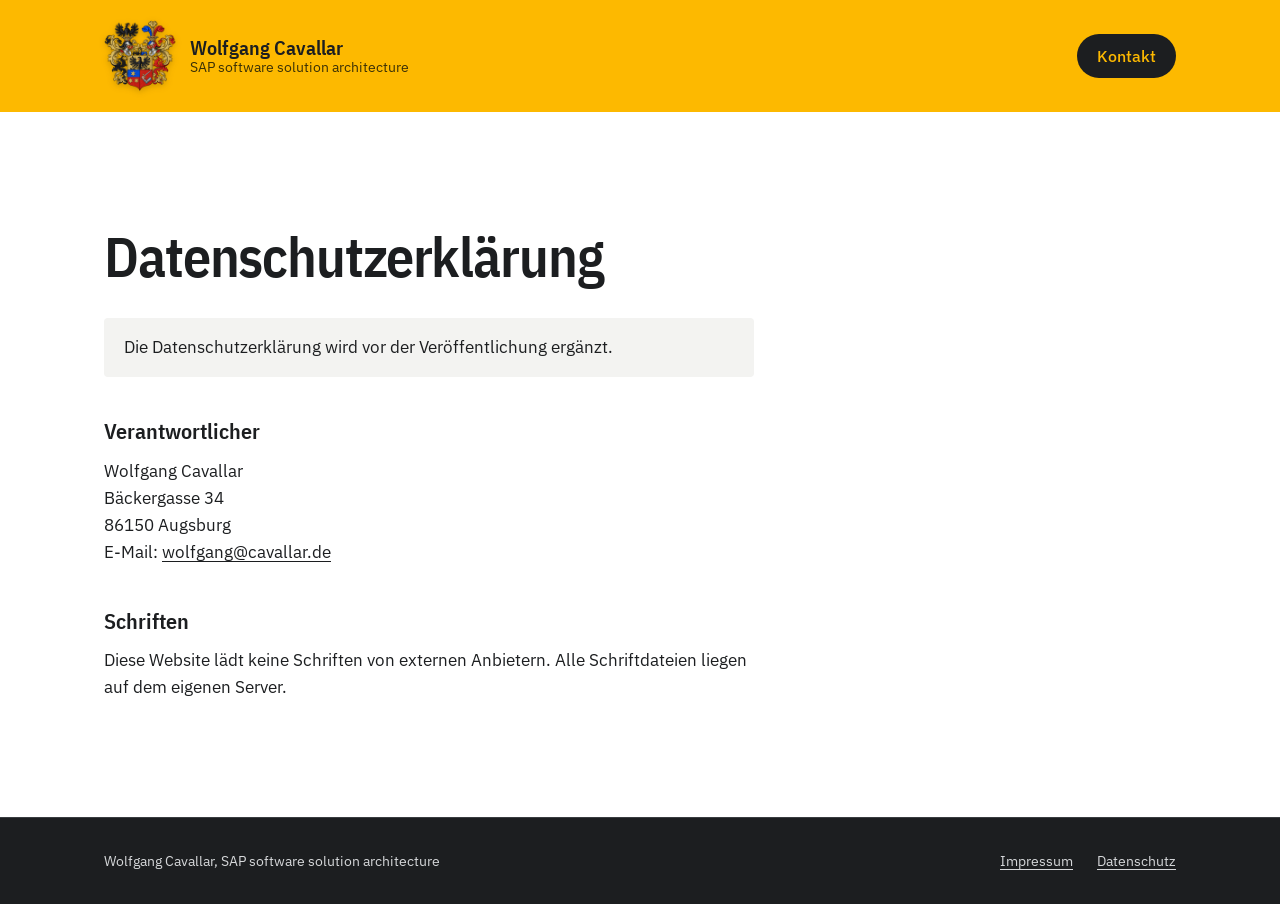
==== datenschutz.html @ a06b6758 "Add one-pager for Wolfgang Cavallar SAP solution architecture Static one-page site with yellow hero " ====
<!doctype html>
<html lang="de">
<head>
  <meta charset="utf-8">
  <meta name="viewport" content="width=device-width, initial-scale=1">
  <title>Datenschutz – Wolfgang Cavallar</title>
  <meta name="robots" content="noindex">
  <link rel="icon" type="image/png" href="assets/img/favicon-64.png">
  <link rel="stylesheet" href="assets/styles.css">
</head>
<body>
  <header class="legal-head">
    <div class="wrap bar">
      <a class="brand" href="index.html" aria-label="Zur Startseite">
        <img src="assets/img/wappen-160.png" width="80" height="80" alt="Familienwappen Cavallar">
        <span class="brand-text">
          <span class="brand-name">Wolfgang Cavallar</span>
          <span class="brand-sub">SAP software solution architecture</span>
        </span>
      </a>
      <nav class="nav" aria-label="Hauptnavigation"><a class="btn btn-dark" href="index.html#kontakt">Kontakt</a></nav>
    </div>
  </header>
  <main class="legal">
    <div class="wrap">
      <h1>Datenschutzerklärung</h1>
      <!-- TODO: vollständige Datenschutzerklärung einsetzen (Hoster, Server-Logs, Kontaktaufnahme) -->
      <p class="note">Die Datenschutzerklärung wird vor der Veröffentlichung ergänzt.</p>
      <h2>Verantwortlicher</h2>
      <p>Wolfgang Cavallar<br>Bäckergasse 34<br>86150 Augsburg<br>E-Mail: <a href="mailto:wolfgang@cavallar.de">wolfgang@cavallar.de</a></p>
      <h2>Schriften</h2>
      <p>Diese Website lädt keine Schriften von externen Anbietern. Alle Schriftdateien liegen auf dem eigenen Server.</p>
    </div>
  </main>
  <footer class="footer">
    <div class="wrap footer-grid">
      <p>Wolfgang Cavallar, SAP software solution architecture</p>
      <nav aria-label="Rechtliches"><a href="impressum.html">Impressum</a><a href="datenschutz.html">Datenschutz</a></nav>
    </div>
  </footer>
</body>
</html>
---- assets/styles.css ----
@font-face { font-family: "Plex Sans"; src: url("fonts/ibm-plex-sans-latin-400-normal.woff2") format("woff2"); font-weight: 400; font-display: swap; }
@font-face { font-family: "Plex Sans"; src: url("fonts/ibm-plex-sans-latin-500-normal.woff2") format("woff2"); font-weight: 500; font-display: swap; }
@font-face { font-family: "Plex Sans"; src: url("fonts/ibm-plex-sans-latin-600-normal.woff2") format("woff2"); font-weight: 600; font-display: swap; }
@font-face { font-family: "Plex Condensed"; src: url("fonts/ibm-plex-sans-condensed-latin-500-normal.woff2") format("woff2"); font-weight: 500; font-display: swap; }
@font-face { font-family: "Plex Condensed"; src: url("fonts/ibm-plex-sans-condensed-latin-600-normal.woff2") format("woff2"); font-weight: 600; font-display: swap; }

:root {
  /* Gelb aus der bisherigen Seite, Grau ebenfalls von dort abgeleitet */
  --yellow: #FDB900;
  --yellow-deep: #E5A700;
  --ink: #1C1E20;
  --graphite: #2D3034;
  --slate: #585C5F;
  --paper: #F3F3F1;
  --white: #FFFFFF;
  --muted: #5B5F63;
  --rule: #D9DADB;

  --display: "Plex Condensed", "Arial Narrow", sans-serif;
  --text: "Plex Sans", system-ui, sans-serif;

  --wrap: 72rem;
  --gutter: clamp(1rem, 4vw, 2.5rem);
  --section: clamp(4rem, 9vw, 7.5rem);
}

*, *::before, *::after { box-sizing: border-box; }
html { scroll-behavior: smooth; -webkit-text-size-adjust: 100%; }
@media (prefers-reduced-motion: reduce) { html { scroll-behavior: auto; } }

body {
  margin: 0;
  background: var(--white);
  color: var(--ink);
  font: 400 1.0625rem/1.6 var(--text);
  text-rendering: optimizeLegibility;
}

img { display: block; max-width: 100%; height: auto; }
h1, h2, h3, p, ul, dl, dd, figure { margin: 0; }
ul { padding: 0; list-style: none; }

::selection { background: var(--yellow); color: var(--ink); }
a { color: inherit; text-underline-offset: 0.2em; text-decoration-thickness: 1px; }
:focus-visible { outline: 3px solid var(--ink); outline-offset: 3px; border-radius: 2px; }
.contact :focus-visible, .footer :focus-visible, .span :focus-visible { outline-color: var(--yellow); }

.wrap { max-width: var(--wrap); margin: 0 auto; padding: 0 var(--gutter); }

.skip { position: absolute; left: -999px; top: 0; background: var(--ink); color: var(--white); padding: 0.75rem 1rem; z-index: 10; }
.skip:focus { left: 1rem; top: 1rem; }

/* Buttons */
.btn {
  display: inline-flex; align-items: center; justify-content: center;
  min-height: 2.75rem; padding: 0.5rem 1.25rem;
  font: 500 1rem/1 var(--text); text-decoration: none;
  border-radius: 999px; transition: background-color .2s ease, color .2s ease;
}
.btn-dark { background: var(--ink); color: var(--yellow); }
.btn-dark:hover { background: var(--graphite); color: var(--white); }
.btn-lg { min-height: 3.25rem; padding: 0.75rem 1.75rem; font-size: 1.0625rem; }

/* Hero */
.hero { background: var(--yellow); color: var(--ink); }
.bar {
  display: flex; align-items: center; justify-content: space-between; gap: 1rem;
  padding-top: 1.25rem; padding-bottom: 1.25rem;
}
.brand { display: flex; align-items: center; gap: 0.875rem; text-decoration: none; }
.brand img { width: 4.5rem; height: 4.5rem; filter: drop-shadow(0 2px 3px rgba(60, 40, 0, .25)); }
.brand-text { display: flex; flex-direction: column; line-height: 1.2; }
.brand-name { font: 600 1.25rem/1.15 var(--display); }
.brand-sub { font-size: 0.875rem; color: #3B3106; }
.nav { display: flex; align-items: center; gap: 1.75rem; }
.nav a:not(.btn) { text-decoration: none; font-weight: 500; }
.nav a:not(.btn):hover { text-decoration: underline; }

.hero-body {
  display: grid; grid-template-columns: minmax(0, 1fr) auto; align-items: end;
  gap: clamp(2rem, 6vw, 5rem);
  padding-top: clamp(2.5rem, 7vw, 5.5rem); padding-bottom: clamp(3rem, 7vw, 5.5rem);
}
.hero h1 {
  font: 600 clamp(2.75rem, 7.4vw, 5.75rem)/0.98 var(--display);
  letter-spacing: -0.025em; max-width: 15ch; text-wrap: balance;
}
.lead { margin-top: 1.75rem; max-width: 36rem; font-size: clamp(1.0625rem, 1.4vw, 1.1875rem); line-height: 1.6; color: #2A2305; }
.hero-actions { display: flex; flex-wrap: wrap; align-items: center; gap: 1.25rem 1.75rem; margin-top: 2.25rem; }
.hero-phone { font-weight: 500; font-size: 1.0625rem; text-decoration: none; border-bottom: 1px solid currentColor; padding-bottom: 2px; }
.hero-phone:hover { border-bottom-width: 2px; }

.portrait { width: clamp(11rem, 20vw, 14rem); }
.portrait img {
  width: 100%; aspect-ratio: 359 / 512; object-fit: cover;
  border-radius: 4px; box-shadow: 0 18px 40px -18px rgba(60, 40, 0, .55);
}
.portrait figcaption { display: flex; flex-direction: column; margin-top: 0.875rem; font-size: 0.9375rem; line-height: 1.4; }
.portrait strong { font: 600 1.0625rem/1.3 var(--display); }

/* Einmaliger Auftritt beim Laden */
@media (prefers-reduced-motion: no-preference) {
  .brand img { animation: crest-in .9s cubic-bezier(.16, 1, .3, 1) both; }
  .hero h1 { animation: rise .9s cubic-bezier(.16, 1, .3, 1) .08s both; }
  @keyframes crest-in { from { opacity: 0; transform: scale(.85) rotate(-4deg); } }
  @keyframes rise { from { opacity: 0; transform: translateY(14px); } }
}

/* Zeitspanne R/3 bis S/4HANA */
.span { background: var(--graphite); color: var(--white); padding: clamp(3rem, 6vw, 4.5rem) 0; }
.span-title { font: 600 clamp(1.75rem, 3.6vw, 2.5rem)/1.1 var(--display); letter-spacing: -0.015em; }
.rail { display: flex; align-items: center; gap: 1rem; margin-top: 2rem; }
.rail-end { font: 600 clamp(1.125rem, 2.2vw, 1.5rem)/1 var(--display); color: var(--yellow); white-space: nowrap; }
.rail-line { flex: 1; height: 3px; background: linear-gradient(90deg, var(--yellow) 0 100%); position: relative; }
.rail-line::before, .rail-line::after {
  content: ""; position: absolute; top: 50%; width: 11px; height: 11px; border-radius: 50%;
  background: var(--yellow); transform: translateY(-50%);
}
.rail-line::before { left: 0; }
.rail-line::after { right: 0; }
.span-text { margin-top: 1.5rem; max-width: 40rem; color: #D6D8DA; font-size: 1.0625rem; }

/* Abschnitte */
.section { padding: var(--section) 0; }
.section-light { background: var(--paper); }
.section-title { font: 600 clamp(2rem, 4.4vw, 3.25rem)/1.05 var(--display); letter-spacing: -0.02em; }
.section-intro { margin-top: 0.5rem; color: var(--muted); }

.modules { display: grid; grid-template-columns: repeat(5, minmax(0, 1fr)); gap: clamp(0.375rem, 1.2vw, 0.75rem); margin-top: 2.5rem; }
.modules span {
  font: 600 clamp(1.75rem, 3.8vw, 2.75rem)/1 var(--display);
  padding: 0.55em 0.2em 0.5em;
  background: var(--yellow); color: var(--ink); border-radius: 4px; text-align: center;
  cursor: help;
}

.rows { margin-top: 3rem; border-top: 1px solid var(--rule); }
.row {
  display: grid; grid-template-columns: minmax(10rem, 1fr) 2fr; gap: 1rem 2rem;
  padding: 1.75rem 0; border-bottom: 1px solid var(--rule);
}
.row h3 { font: 600 1.375rem/1.3 var(--display); }
.row li { max-width: 60ch; padding-left: 1.25rem; position: relative; }
.row li + li { margin-top: 0.5rem; }
.row li::before {
  content: ""; position: absolute; left: 0; top: 0.68em;
  width: 7px; height: 7px; background: var(--yellow-deep); border-radius: 1px;
}

.feature-client {
  display: flex; flex-wrap: wrap; align-items: baseline; justify-content: space-between; gap: 0.5rem 2rem;
  margin-top: 2.5rem; padding: 1.75rem 0; border-top: 3px solid var(--ink); border-bottom: 1px solid var(--rule);
}
.fc-name { font: 600 clamp(1.5rem, 3.2vw, 2.25rem)/1.15 var(--display); }
.fc-note { color: var(--muted); font-weight: 500; }

.clients { display: grid; grid-template-columns: repeat(2, minmax(0, 1fr)); column-gap: 2.5rem; }
.clients li {
  display: flex; justify-content: space-between; align-items: baseline; gap: 1rem;
  padding: 1.125rem 0; border-bottom: 1px solid var(--rule);
}
.clients span { font: 500 1.25rem/1.3 var(--display); }
.clients small { font-size: 0.9375rem; color: var(--muted); text-align: right; }
.clients-more { margin-top: 1.5rem; color: var(--muted); }

/* Kontakt */
.contact { background: var(--ink); color: var(--white); padding: var(--section) 0; }
.contact-grid { display: grid; grid-template-columns: 1.1fr 1fr; gap: 3rem; align-items: start; }
.contact h2 { font: 600 clamp(2.25rem, 5vw, 3.75rem)/1.02 var(--display); letter-spacing: -0.02em; color: var(--yellow); max-width: 12ch; }
.contact-text { margin-top: 1.25rem; max-width: 30rem; color: #C9CCCF; }
.contact-list div { padding: 1rem 0; border-bottom: 1px solid #3A3D41; }
.contact-list div:first-child { border-top: 1px solid #3A3D41; }
.contact-list dt { font-size: 0.875rem; color: #A9ADB1; }
.contact-list dd { font: 500 1.25rem/1.4 var(--display); margin-top: 0.125rem; }
.contact-list a { text-decoration: none; background-image: linear-gradient(var(--yellow), var(--yellow)); background-size: 0 2px; background-position: 0 100%; background-repeat: no-repeat; transition: background-size .25s ease; }
.contact-list a:hover { background-size: 100% 2px; }

/* Footer */
.footer { background: var(--ink); color: #A9ADB1; border-top: 1px solid #3A3D41; padding: 2rem 0; font-size: 0.875rem; }
.footer-grid { display: flex; flex-wrap: wrap; justify-content: space-between; gap: 1rem 2rem; }
.footer p { color: #D6D8DA; }
.footer p span { color: #A9ADB1; }
.footer nav { display: flex; gap: 1.5rem; }
.footer a { color: #D6D8DA; }
.footer a:hover { color: var(--yellow); }

/* Rechtstexte */
.legal-head { background: var(--yellow); }
.legal { padding: var(--section) 0; }
.legal h1 { font: 600 clamp(2.25rem, 5vw, 3.5rem)/1.05 var(--display); letter-spacing: -0.02em; }
.legal h2 { font: 600 1.375rem/1.3 var(--display); margin-top: 2.5rem; }
.legal p { margin-top: 0.75rem; max-width: 65ch; }
.legal .note { margin-top: 2rem; padding: 1rem 1.25rem; background: var(--paper); border-radius: 4px; }

/* Tablet und Handy */
@media (max-width: 60rem) {
  .nav a:not(.btn) { display: none; }
  .row { grid-template-columns: 1fr; gap: 0.75rem; }
  .contact-grid { grid-template-columns: 1fr; }
}
@media (max-width: 44rem) {
  .brand img { width: 3.5rem; height: 3.5rem; }
  .brand-sub { display: none; }
  .hero-body { grid-template-columns: 1fr; }
  .portrait { display: grid; grid-template-columns: 6.5rem 1fr; gap: 1rem; align-items: end; width: 100%; }
  .portrait figcaption { margin-top: 0; }
  .clients { grid-template-columns: 1fr; }
  .modules span { font-size: 1.5rem; }
}
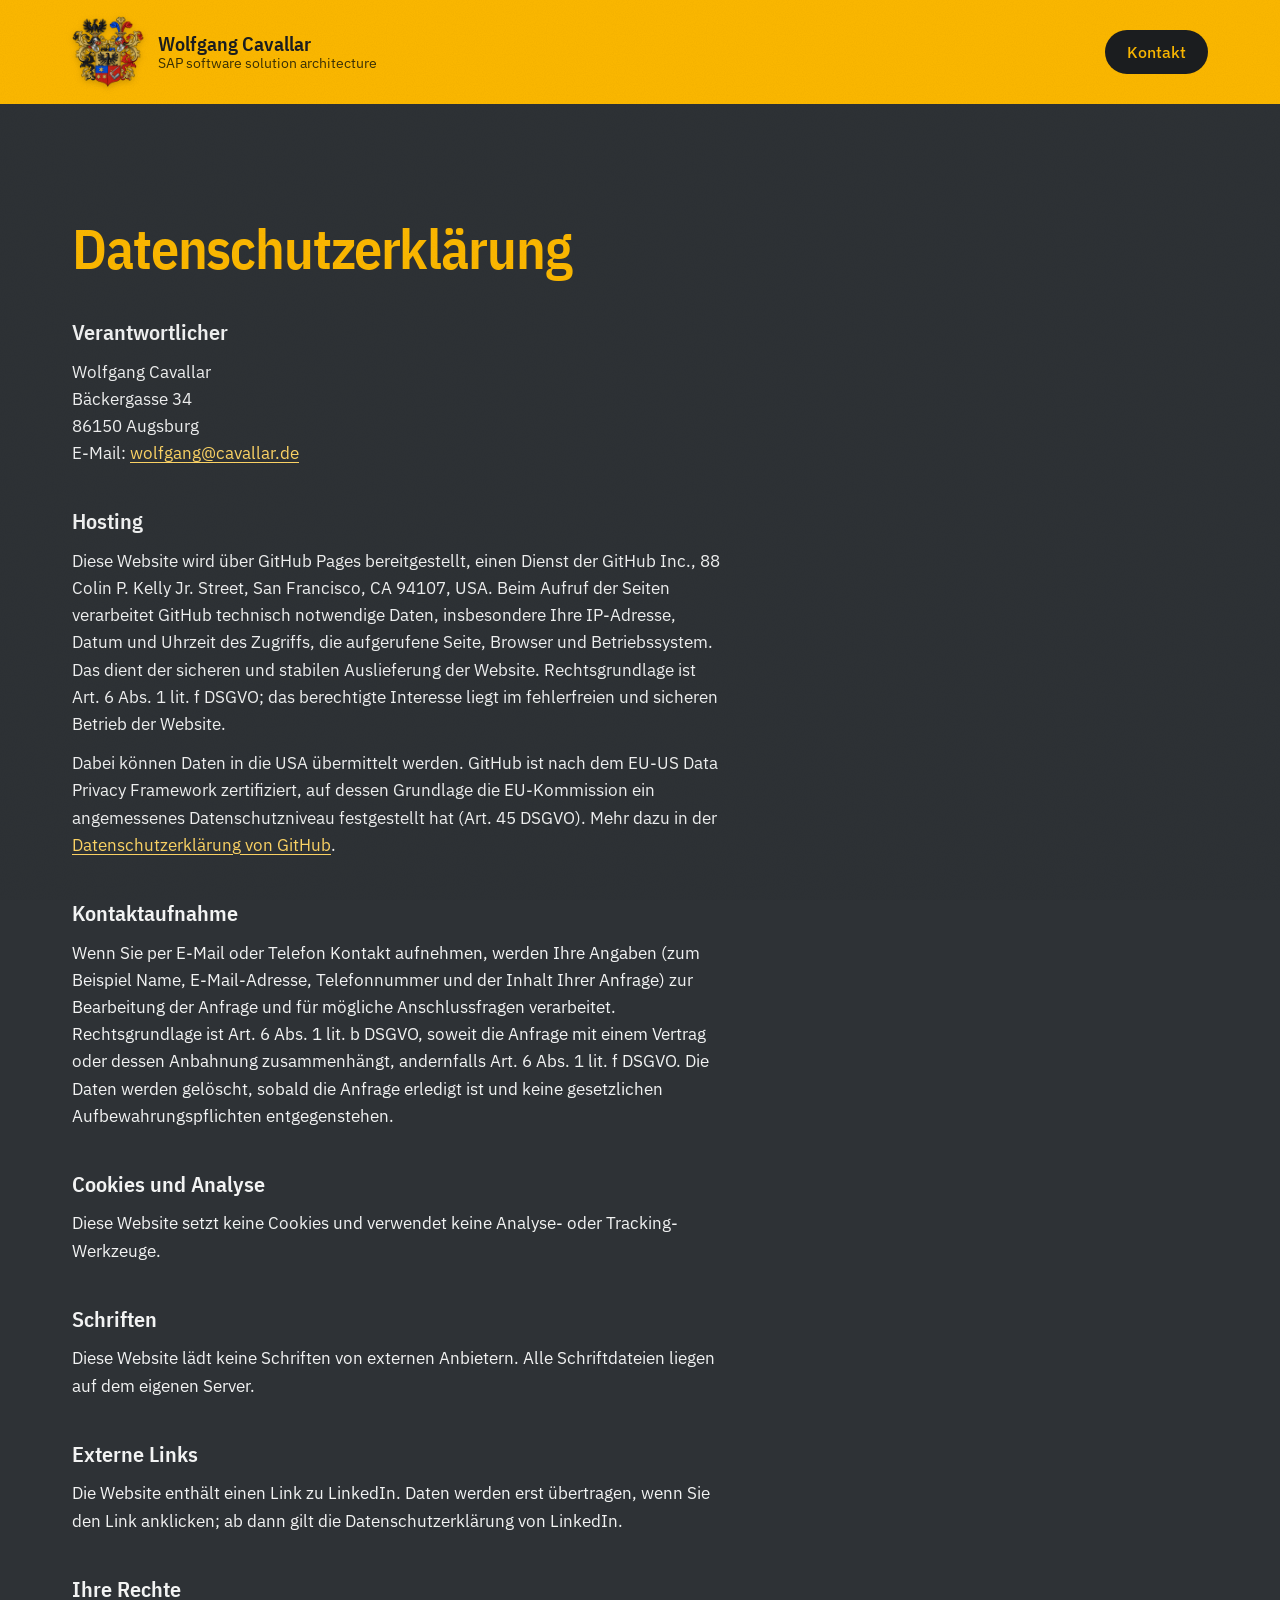
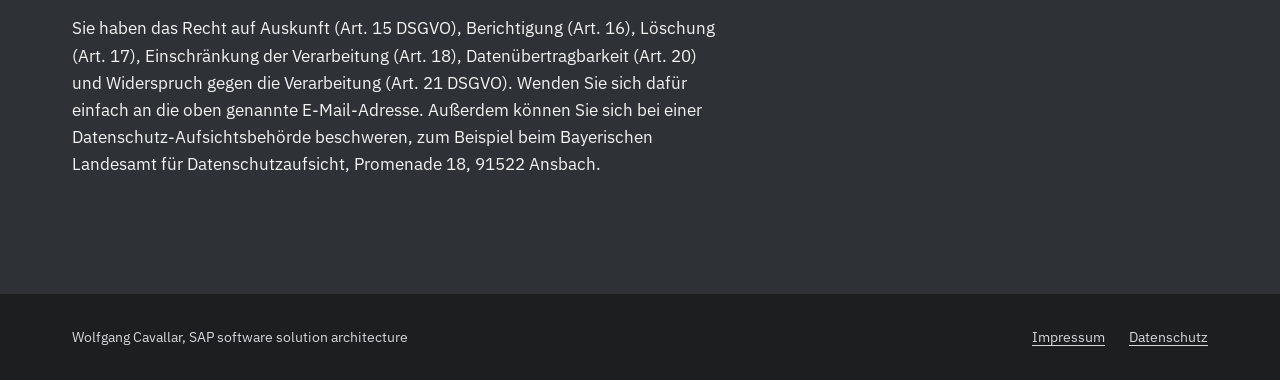
==== commit b80e0e02: "Add SEO basics, sitemap, robots.txt and full privacy policy Canonical, Open Graph, JSON-LD, shorter " ====
--- a/datenschutz.html
+++ b/datenschutz.html
@@ -11,25 +11,34 @@
 <body>
   <header class="legal-head">
     <div class="wrap bar">
-      <a class="brand" href="index.html" aria-label="Zur Startseite">
+      <a class="brand" href="/" aria-label="Zur Startseite">
         <img src="assets/img/wappen-160.png" width="80" height="80" alt="Familienwappen Cavallar">
         <span class="brand-text">
           <span class="brand-name">Wolfgang Cavallar</span>
           <span class="brand-sub">SAP software solution architecture</span>
         </span>
       </a>
-      <nav class="nav" aria-label="Hauptnavigation"><a class="btn btn-dark" href="index.html#kontakt">Kontakt</a></nav>
+      <nav class="nav" aria-label="Hauptnavigation"><a class="btn btn-dark" href="/#kontakt">Kontakt</a></nav>
     </div>
   </header>
   <main class="legal">
     <div class="wrap">
       <h1>Datenschutzerklärung</h1>
-      <!-- TODO: vollständige Datenschutzerklärung einsetzen (Hoster, Server-Logs, Kontaktaufnahme) -->
-      <p class="note">Die Datenschutzerklärung wird vor der Veröffentlichung ergänzt.</p>
       <h2>Verantwortlicher</h2>
       <p>Wolfgang Cavallar<br>Bäckergasse 34<br>86150 Augsburg<br>E-Mail: <a href="mailto:wolfgang@cavallar.de">wolfgang@cavallar.de</a></p>
+      <h2>Hosting</h2>
+      <p>Diese Website wird über GitHub Pages bereitgestellt, einen Dienst der GitHub Inc., 88 Colin P. Kelly Jr. Street, San Francisco, CA 94107, USA. Beim Aufruf der Seiten verarbeitet GitHub technisch notwendige Daten, insbesondere Ihre IP-Adresse, Datum und Uhrzeit des Zugriffs, die aufgerufene Seite, Browser und Betriebssystem. Das dient der sicheren und stabilen Auslieferung der Website. Rechtsgrundlage ist Art. 6 Abs. 1 lit. f DSGVO; das berechtigte Interesse liegt im fehlerfreien und sicheren Betrieb der Website.</p>
+      <p>Dabei können Daten in die USA übermittelt werden. GitHub ist nach dem EU-US Data Privacy Framework zertifiziert, auf dessen Grundlage die EU-Kommission ein angemessenes Datenschutzniveau festgestellt hat (Art. 45 DSGVO). Mehr dazu in der <a href="https://docs.github.com/de/site-policy/privacy-policies/github-general-privacy-statement" rel="noopener" target="_blank">Datenschutzerklärung von GitHub</a>.</p>
+      <h2>Kontaktaufnahme</h2>
+      <p>Wenn Sie per E-Mail oder Telefon Kontakt aufnehmen, werden Ihre Angaben (zum Beispiel Name, E-Mail-Adresse, Telefonnummer und der Inhalt Ihrer Anfrage) zur Bearbeitung der Anfrage und für mögliche Anschlussfragen verarbeitet. Rechtsgrundlage ist Art. 6 Abs. 1 lit. b DSGVO, soweit die Anfrage mit einem Vertrag oder dessen Anbahnung zusammenhängt, andernfalls Art. 6 Abs. 1 lit. f DSGVO. Die Daten werden gelöscht, sobald die Anfrage erledigt ist und keine gesetzlichen Aufbewahrungspflichten entgegenstehen.</p>
+      <h2>Cookies und Analyse</h2>
+      <p>Diese Website setzt keine Cookies und verwendet keine Analyse- oder Tracking-Werkzeuge.</p>
       <h2>Schriften</h2>
       <p>Diese Website lädt keine Schriften von externen Anbietern. Alle Schriftdateien liegen auf dem eigenen Server.</p>
+      <h2>Externe Links</h2>
+      <p>Die Website enthält einen Link zu LinkedIn. Daten werden erst übertragen, wenn Sie den Link anklicken; ab dann gilt die Datenschutzerklärung von LinkedIn.</p>
+      <h2>Ihre Rechte</h2>
+      <p>Sie haben das Recht auf Auskunft (Art. 15 DSGVO), Berichtigung (Art. 16), Löschung (Art. 17), Einschränkung der Verarbeitung (Art. 18), Datenübertragbarkeit (Art. 20) und Widerspruch gegen die Verarbeitung (Art. 21 DSGVO). Wenden Sie sich dafür einfach an die oben genannte E-Mail-Adresse. Außerdem können Sie sich bei einer Datenschutz-Aufsichtsbehörde beschweren, zum Beispiel beim Bayerischen Landesamt für Datenschutzaufsicht, Promenade 18, 91522 Ansbach.</p>
     </div>
   </main>
   <footer class="footer">
--- a/assets/styles.css
+++ b/assets/styles.css
@@ -4,179 +4,269 @@
 @font-face { font-family: "Plex Condensed"; src: url("fonts/ibm-plex-sans-condensed-latin-500-normal.woff2") format("woff2"); font-weight: 500; font-display: swap; }
 @font-face { font-family: "Plex Condensed"; src: url("fonts/ibm-plex-sans-condensed-latin-600-normal.woff2") format("woff2"); font-weight: 600; font-display: swap; }
 
+/*
+  Formregel: Flächen und Bilder haben keine Rundung, nur Buttons sind Pillen.
+  Farben: Gelb und Grau der bisherigen Seite, ein Akzent (Gelb), eine kühle Graufamilie.
+*/
 :root {
-  /* Gelb aus der bisherigen Seite, Grau ebenfalls von dort abgeleitet */
   --yellow: #FDB900;
-  --yellow-deep: #E5A700;
+  --yellow-light: #FFD666;
   --ink: #1C1E20;
-  --graphite: #2D3034;
+  --graphite: #26292D;
+  --graphite-2: #2E3236;
+  --graphite-line: #43474D;
   --slate: #585C5F;
-  --paper: #F3F3F1;
-  --white: #FFFFFF;
-  --muted: #5B5F63;
-  --rule: #D9DADB;
+  --slate-line: rgba(255, 255, 255, .22);
+  --on-dark: #F2F3F3;
+  --on-dark-muted: #B4B8BC;
+  --on-slate-muted: #E3E5E6;
+  --on-yellow-muted: #3B3106;
 
   --display: "Plex Condensed", "Arial Narrow", sans-serif;
   --text: "Plex Sans", system-ui, sans-serif;
 
-  --wrap: 72rem;
+  --ease-out: cubic-bezier(0.23, 1, 0.32, 1);
+
+  --wrap: 76rem;
   --gutter: clamp(1rem, 4vw, 2.5rem);
-  --section: clamp(4rem, 9vw, 7.5rem);
+  --band: clamp(4.5rem, 9vw, 8rem);
 }
 
 *, *::before, *::after { box-sizing: border-box; }
-html { scroll-behavior: smooth; -webkit-text-size-adjust: 100%; }
+html { scroll-behavior: smooth; scroll-padding-top: 7.5rem; -webkit-text-size-adjust: 100%; }
 @media (prefers-reduced-motion: reduce) { html { scroll-behavior: auto; } }
 
 body {
   margin: 0;
-  background: var(--white);
+  background: var(--graphite);
   color: var(--ink);
   font: 400 1.0625rem/1.6 var(--text);
   text-rendering: optimizeLegibility;
 }
 
+/* Feines Korn gegen sterile Flächen */
+body::after {
+  content: ""; position: fixed; inset: 0; z-index: 30; pointer-events: none; opacity: .07;
+  background-image: url("data:image/svg+xml,%3Csvg xmlns='http://www.w3.org/2000/svg' width='160' height='160'%3E%3Cfilter id='n'%3E%3CfeTurbulence type='fractalNoise' baseFrequency='.9' numOctaves='2' stitchTiles='stitch'/%3E%3CfeColorMatrix values='0 0 0 0 0 0 0 0 0 0 0 0 0 0 0 0 0 0 .55 0'/%3E%3C/filter%3E%3Crect width='100%25' height='100%25' filter='url(%23n)'/%3E%3C/svg%3E");
+}
+
 img { display: block; max-width: 100%; height: auto; }
-h1, h2, h3, p, ul, dl, dd, figure { margin: 0; }
-ul { padding: 0; list-style: none; }
+h1, h2, h3, p, ul, ol, dl, dd, figure, blockquote { margin: 0; }
+ul, ol { padding: 0; list-style: none; }
 
 ::selection { background: var(--yellow); color: var(--ink); }
 a { color: inherit; text-underline-offset: 0.2em; text-decoration-thickness: 1px; }
-:focus-visible { outline: 3px solid var(--ink); outline-offset: 3px; border-radius: 2px; }
-.contact :focus-visible, .footer :focus-visible, .span :focus-visible { outline-color: var(--yellow); }
+:focus-visible { outline: 3px solid var(--ink); outline-offset: 3px; }
+.band-graphite :focus-visible, .band-graphite-2 :focus-visible, .band-slate :focus-visible, .footer :focus-visible { outline-color: var(--yellow); }
 
 .wrap { max-width: var(--wrap); margin: 0 auto; padding: 0 var(--gutter); }
 
-.skip { position: absolute; left: -999px; top: 0; background: var(--ink); color: var(--white); padding: 0.75rem 1rem; z-index: 10; }
+.skip { position: absolute; left: -999px; top: 0; background: var(--ink); color: #fff; padding: 0.75rem 1rem; z-index: 40; }
 .skip:focus { left: 1rem; top: 1rem; }
 
 /* Buttons */
 .btn {
   display: inline-flex; align-items: center; justify-content: center;
-  min-height: 2.75rem; padding: 0.5rem 1.25rem;
-  font: 500 1rem/1 var(--text); text-decoration: none;
-  border-radius: 999px; transition: background-color .2s ease, color .2s ease;
-}
+  min-height: 2.75rem; padding: 0.5rem 1.375rem;
+  font: 500 1rem/1 var(--text); text-decoration: none; white-space: nowrap;
+  border-radius: 999px;
+  transition: background-color .2s ease, color .2s ease, transform .16s var(--ease-out);
+}
+.btn:active { transform: scale(.97); }
 .btn-dark { background: var(--ink); color: var(--yellow); }
-.btn-dark:hover { background: var(--graphite); color: var(--white); }
-.btn-lg { min-height: 3.25rem; padding: 0.75rem 1.75rem; font-size: 1.0625rem; }
-
-/* Hero */
-.hero { background: var(--yellow); color: var(--ink); }
-.bar {
-  display: flex; align-items: center; justify-content: space-between; gap: 1rem;
-  padding-top: 1.25rem; padding-bottom: 1.25rem;
-}
+.btn-dark:hover { background: var(--graphite-2); color: #fff; }
+.btn-lg { min-height: 3.25rem; padding: 0.75rem 2rem; font-size: 1.0625rem; }
+
+/* Kopfleiste */
+.topbar { position: sticky; top: 0; z-index: 20; background: var(--yellow); border-bottom: 1px solid rgba(28, 30, 32, .14); }
+.bar { display: flex; align-items: center; justify-content: space-between; gap: 1rem; min-height: 6.5rem; }
 .brand { display: flex; align-items: center; gap: 0.875rem; text-decoration: none; }
 .brand img { width: 4.5rem; height: 4.5rem; filter: drop-shadow(0 2px 3px rgba(60, 40, 0, .25)); }
 .brand-text { display: flex; flex-direction: column; line-height: 1.2; }
 .brand-name { font: 600 1.25rem/1.15 var(--display); }
-.brand-sub { font-size: 0.875rem; color: #3B3106; }
-.nav { display: flex; align-items: center; gap: 1.75rem; }
-.nav a:not(.btn) { text-decoration: none; font-weight: 500; }
-.nav a:not(.btn):hover { text-decoration: underline; }
-
+.brand-sub { font-size: 0.875rem; color: var(--on-yellow-muted); }
+.nav { display: flex; align-items: center; gap: 1.5rem; }
+.nav a:not(.btn) { text-decoration: none; font-weight: 500; padding: 0.25rem 0; background: linear-gradient(var(--ink), var(--ink)) 0 100% / 0 2px no-repeat; transition: background-size .25s var(--ease-out); }
+.nav a:not(.btn):hover, .nav a[aria-current] { background-size: 100% 2px; }
+
+/* Hero */
+.hero { background: var(--yellow); color: var(--ink); overflow: hidden; }
 .hero-body {
   display: grid; grid-template-columns: minmax(0, 1fr) auto; align-items: end;
-  gap: clamp(2rem, 6vw, 5rem);
-  padding-top: clamp(2.5rem, 7vw, 5.5rem); padding-bottom: clamp(3rem, 7vw, 5.5rem);
+  gap: clamp(2rem, 6vw, 6rem);
+  padding-top: clamp(3rem, 7vw, 5.5rem); padding-bottom: clamp(3rem, 6vw, 5rem);
 }
 .hero h1 {
-  font: 600 clamp(2.75rem, 7.4vw, 5.75rem)/0.98 var(--display);
-  letter-spacing: -0.025em; max-width: 15ch; text-wrap: balance;
-}
-.lead { margin-top: 1.75rem; max-width: 36rem; font-size: clamp(1.0625rem, 1.4vw, 1.1875rem); line-height: 1.6; color: #2A2305; }
-.hero-actions { display: flex; flex-wrap: wrap; align-items: center; gap: 1.25rem 1.75rem; margin-top: 2.25rem; }
-.hero-phone { font-weight: 500; font-size: 1.0625rem; text-decoration: none; border-bottom: 1px solid currentColor; padding-bottom: 2px; }
-.hero-phone:hover { border-bottom-width: 2px; }
-
-.portrait { width: clamp(11rem, 20vw, 14rem); }
-.portrait img {
-  width: 100%; aspect-ratio: 359 / 512; object-fit: cover;
-  border-radius: 4px; box-shadow: 0 18px 40px -18px rgba(60, 40, 0, .55);
-}
+  font: 600 clamp(2.75rem, 6.6vw, 5.5rem)/0.96 var(--display);
+  letter-spacing: -0.03em; max-width: 17ch; text-wrap: balance;
+}
+.lead { margin-top: 1.75rem; max-width: 34rem; font-size: clamp(1.125rem, 1.5vw, 1.3125rem); line-height: 1.55; color: #2A2305; text-wrap: pretty; }
+.hero-actions { display: flex; flex-wrap: wrap; align-items: center; gap: 1.25rem 2rem; margin-top: 2.25rem; }
+.hero-phone { font-weight: 500; font-size: 1.0625rem; text-decoration: none; background: linear-gradient(currentColor, currentColor) 0 100% / 100% 1px no-repeat; padding-bottom: 3px; transition: background-size .25s var(--ease-out); }
+.hero-phone:hover { background-size: 100% 2px; }
+
+.portrait { width: clamp(11rem, 19vw, 15rem); }
+.portrait img { width: 100%; aspect-ratio: 359 / 512; object-fit: cover; }
 .portrait figcaption { display: flex; flex-direction: column; margin-top: 0.875rem; font-size: 0.9375rem; line-height: 1.4; }
 .portrait strong { font: 600 1.0625rem/1.3 var(--display); }
 
 /* Einmaliger Auftritt beim Laden */
 @media (prefers-reduced-motion: no-preference) {
-  .brand img { animation: crest-in .9s cubic-bezier(.16, 1, .3, 1) both; }
-  .hero h1 { animation: rise .9s cubic-bezier(.16, 1, .3, 1) .08s both; }
+  .brand img { animation: crest-in .9s var(--ease-out) both; }
+  .hero h1 { animation: rise 1s var(--ease-out) .05s both; }
+  .lead, .hero-actions { animation: rise 1s var(--ease-out) .18s both; }
+  .portrait img { animation: unveil 1.2s var(--ease-out) .12s both; }
   @keyframes crest-in { from { opacity: 0; transform: scale(.85) rotate(-4deg); } }
-  @keyframes rise { from { opacity: 0; transform: translateY(14px); } }
-}
-
-/* Zeitspanne R/3 bis S/4HANA */
-.span { background: var(--graphite); color: var(--white); padding: clamp(3rem, 6vw, 4.5rem) 0; }
-.span-title { font: 600 clamp(1.75rem, 3.6vw, 2.5rem)/1.1 var(--display); letter-spacing: -0.015em; }
-.rail { display: flex; align-items: center; gap: 1rem; margin-top: 2rem; }
-.rail-end { font: 600 clamp(1.125rem, 2.2vw, 1.5rem)/1 var(--display); color: var(--yellow); white-space: nowrap; }
-.rail-line { flex: 1; height: 3px; background: linear-gradient(90deg, var(--yellow) 0 100%); position: relative; }
-.rail-line::before, .rail-line::after {
-  content: ""; position: absolute; top: 50%; width: 11px; height: 11px; border-radius: 50%;
-  background: var(--yellow); transform: translateY(-50%);
-}
-.rail-line::before { left: 0; }
-.rail-line::after { right: 0; }
-.span-text { margin-top: 1.5rem; max-width: 40rem; color: #D6D8DA; font-size: 1.0625rem; }
-
-/* Abschnitte */
-.section { padding: var(--section) 0; }
-.section-light { background: var(--paper); }
-.section-title { font: 600 clamp(2rem, 4.4vw, 3.25rem)/1.05 var(--display); letter-spacing: -0.02em; }
-.section-intro { margin-top: 0.5rem; color: var(--muted); }
-
-.modules { display: grid; grid-template-columns: repeat(5, minmax(0, 1fr)); gap: clamp(0.375rem, 1.2vw, 0.75rem); margin-top: 2.5rem; }
-.modules span {
-  font: 600 clamp(1.75rem, 3.8vw, 2.75rem)/1 var(--display);
-  padding: 0.55em 0.2em 0.5em;
-  background: var(--yellow); color: var(--ink); border-radius: 4px; text-align: center;
-  cursor: help;
-}
-
-.rows { margin-top: 3rem; border-top: 1px solid var(--rule); }
-.row {
-  display: grid; grid-template-columns: minmax(10rem, 1fr) 2fr; gap: 1rem 2rem;
-  padding: 1.75rem 0; border-bottom: 1px solid var(--rule);
-}
-.row h3 { font: 600 1.375rem/1.3 var(--display); }
-.row li { max-width: 60ch; padding-left: 1.25rem; position: relative; }
-.row li + li { margin-top: 0.5rem; }
-.row li::before {
-  content: ""; position: absolute; left: 0; top: 0.68em;
-  width: 7px; height: 7px; background: var(--yellow-deep); border-radius: 1px;
-}
-
-.feature-client {
-  display: flex; flex-wrap: wrap; align-items: baseline; justify-content: space-between; gap: 0.5rem 2rem;
-  margin-top: 2.5rem; padding: 1.75rem 0; border-top: 3px solid var(--ink); border-bottom: 1px solid var(--rule);
-}
-.fc-name { font: 600 clamp(1.5rem, 3.2vw, 2.25rem)/1.15 var(--display); }
-.fc-note { color: var(--muted); font-weight: 500; }
-
-.clients { display: grid; grid-template-columns: repeat(2, minmax(0, 1fr)); column-gap: 2.5rem; }
-.clients li {
-  display: flex; justify-content: space-between; align-items: baseline; gap: 1rem;
-  padding: 1.125rem 0; border-bottom: 1px solid var(--rule);
-}
-.clients span { font: 500 1.25rem/1.3 var(--display); }
-.clients small { font-size: 0.9375rem; color: var(--muted); text-align: right; }
-.clients-more { margin-top: 1.5rem; color: var(--muted); }
+  @keyframes rise { from { opacity: 0; transform: translateY(18px); } }
+  @keyframes unveil { from { clip-path: inset(100% 0 0 0); } to { clip-path: inset(0 0 0 0); } }
+}
+
+/* Aufdecken beim Scrollen, nur mit JS und ohne reduzierte Bewegung */
+@media (prefers-reduced-motion: no-preference) {
+  .js .reveal { clip-path: inset(0 0 100% 0); transform: translateY(0.5rem); transition: clip-path .9s var(--ease-out), transform .9s var(--ease-out); }
+  .js .reveal.in { clip-path: inset(0 0 -20% 0); transform: none; }
+}
+
+/* Bänder */
+.band { padding: var(--band) 0; }
+.band-graphite { background: var(--graphite); color: var(--on-dark); }
+.band-graphite-2 { background: var(--graphite-2); color: var(--on-dark); }
+.band-yellow { background: var(--yellow); color: var(--ink); }
+.band-slate { background: var(--slate); color: #fff; }
+
+.title { font: 600 clamp(2.5rem, 6vw, 4.75rem)/0.98 var(--display); letter-spacing: -0.03em; text-wrap: balance; }
+.intro { margin-top: 1rem; max-width: 36rem; font-size: 1.125rem; }
+.band-graphite .title, .band-graphite-2 .title { color: var(--yellow); }
+.band-graphite .intro, .band-graphite-2 .intro { color: var(--on-dark-muted); }
+.band-slate .intro { color: var(--on-slate-muted); }
+.band-yellow .intro { color: var(--on-yellow-muted); }
+
+/* Aktuelle Mandate als große Zeilen */
+.mandates { margin-top: clamp(2.5rem, 5vw, 4rem); }
+.mandate {
+  display: grid; grid-template-columns: minmax(0, 1fr) minmax(0, 1fr) minmax(0, 1.5fr);
+  grid-template-areas: "name name since" "sector stack work";
+  gap: 1.25rem 2.5rem; padding: clamp(1.75rem, 3.5vw, 2.75rem) 0;
+  border-top: 1px solid var(--graphite-line);
+}
+.mandate:last-child { border-bottom: 1px solid var(--graphite-line); }
+.mandate h3 {
+  grid-area: name; font: 600 clamp(2rem, 5vw, 4.25rem)/0.98 var(--display); letter-spacing: -0.025em; color: #fff;
+  transition: color .25s ease;
+}
+.mandate:hover h3 { color: var(--yellow); }
+.m-since { grid-area: since; justify-self: end; align-self: start; font: 600 clamp(1.125rem, 1.8vw, 1.5rem)/1.2 var(--display); color: var(--yellow); white-space: nowrap; }
+.m-sector { grid-area: sector; color: var(--on-dark-muted); }
+.m-stack { grid-area: stack; color: var(--yellow-light); font-size: 0.9375rem; }
+.m-work { grid-area: work; }
+.m-work li + li { margin-top: 0.5rem; }
+@media (prefers-reduced-motion: no-preference) {
+  .js .mandate.reveal:nth-child(2) { transition-delay: .06s; }
+  .js .mandate.reveal:nth-child(3) { transition-delay: .12s; }
+  .js .mandate.reveal:nth-child(4) { transition-delay: .18s; }
+}
+
+/* Zitat zur Arbeitsweise */
+.statement blockquote p {
+  font: 500 clamp(1.75rem, 4.2vw, 3.5rem)/1.12 var(--display); letter-spacing: -0.02em;
+  max-width: 26ch; text-wrap: balance;
+}
+.statement blockquote p::before { content: "„"; color: var(--yellow); }
+.statement blockquote p::after { content: "“"; color: var(--yellow); }
+.statement-by { margin-top: 1.75rem; color: var(--on-slate-muted); }
+
+/* Kompetenzen */
+.modules { display: flex; justify-content: space-between; gap: 0.5rem; margin-top: clamp(2rem, 4vw, 3rem); }
+.modules li { display: flex; flex-direction: column; gap: 0.5rem; }
+.modules strong { font: 600 clamp(2.5rem, 10.5vw, 9.5rem)/0.82 var(--display); letter-spacing: -0.035em; color: var(--ink); transition: color .3s ease; }
+.modules span { font-size: 0.9375rem; font-weight: 500; color: var(--on-yellow-muted); }
+@supports (-webkit-text-stroke: 2px black) {
+  @media (hover: hover) {
+    .modules strong { color: transparent; -webkit-text-stroke: 2px var(--ink); }
+    .modules li:hover strong { color: var(--ink); }
+  }
+}
+
+.skills { display: grid; grid-template-columns: repeat(3, minmax(0, 1fr)); gap: 2rem 3.5rem; margin-top: clamp(3rem, 6vw, 4.5rem); }
+.skills h3 { font: 600 1.5rem/1.2 var(--display); margin-bottom: 0.625rem; }
+.skills p { color: #2A2305; max-width: 38ch; }
+
+/* Werdegang */
+.split { display: grid; grid-template-columns: minmax(0, 1fr) minmax(0, 1.5fr); gap: 2.5rem 5rem; }
+.split-head { position: sticky; top: 7rem; align-self: start; }
+.timeline { position: relative; }
+.timeline::before { content: ""; position: absolute; left: 5px; top: 1.75rem; bottom: 1.75rem; width: 2px; background: var(--graphite-line); }
+.timeline li { position: relative; display: grid; grid-template-columns: 10rem 1fr; gap: 0.25rem 1.5rem; padding: 1rem 0 1rem 2.25rem; }
+.timeline li::before {
+  content: ""; position: absolute; left: 0; top: 1.5rem; width: 12px; height: 12px; border-radius: 50%;
+  background: var(--graphite-2); border: 2px solid var(--yellow);
+}
+.timeline li:first-child::before { background: var(--yellow); }
+.t-year { font: 600 1.375rem/1.35 var(--display); color: var(--yellow); }
+.t-what { color: var(--on-dark); padding-top: 0.125rem; }
+
+/* Projekte */
+.projects { margin-top: clamp(2.5rem, 5vw, 3.5rem); border-top: 1px solid var(--graphite-line); }
+.projects details { border-bottom: 1px solid var(--graphite-line); }
+.projects summary {
+  display: grid; grid-template-columns: minmax(0, 1fr) 1.5rem; gap: 0.375rem 1.5rem; align-items: center;
+  padding: 1.5rem 0; cursor: pointer; list-style: none;
+}
+.projects summary::-webkit-details-marker { display: none; }
+.projects summary::after {
+  content: ""; grid-column: 2; grid-row: 1 / span 2; width: 16px; height: 16px; justify-self: end;
+  background:
+    linear-gradient(var(--yellow), var(--yellow)) center / 100% 2px no-repeat,
+    linear-gradient(var(--yellow), var(--yellow)) center / 2px 100% no-repeat;
+  transition: transform .3s var(--ease-out);
+}
+.projects details[open] summary::after { transform: rotate(45deg); }
+.p-client { font-size: 0.9375rem; color: var(--on-dark-muted); }
+.p-title { font: 600 clamp(1.5rem, 3.2vw, 2.5rem)/1.08 var(--display); letter-spacing: -0.02em; color: #fff; transition: color .2s ease; }
+.projects summary:hover .p-title { color: var(--yellow); }
+.projects details ul { padding: 0 0 2rem; max-width: 70ch; color: var(--on-dark); }
+.projects li { position: relative; padding-left: 1.25rem; }
+.projects li + li { margin-top: 0.5rem; }
+.projects li::before { content: ""; position: absolute; left: 0; top: 0.8em; width: 0.625rem; height: 2px; background: var(--yellow); }
+@media (prefers-reduced-motion: no-preference) {
+  .projects details[open] ul { animation: open .35s var(--ease-out); }
+  @keyframes open { from { opacity: 0; transform: translateY(-6px); } }
+}
+
+/* Referenzen als Namenswand */
+.refs { margin-top: clamp(2.5rem, 5vw, 3.5rem); font: 600 clamp(1.5rem, 3.4vw, 2.75rem)/1.3 var(--display); letter-spacing: -0.015em; color: #fff; text-wrap: pretty; }
+.refs li { display: inline; white-space: nowrap; }
+.refs li::after { content: " / "; color: var(--slate-line); font-weight: 500; }
+.refs li:last-child::after { content: ""; }
+.refs small { font: 500 0.875rem/1 var(--text); letter-spacing: 0; color: var(--yellow-light); vertical-align: 0.9em; margin-left: 0.2em; white-space: nowrap; }
+
+/* Ausbildung, Sprachen, Einsatzorte */
+.trio { display: grid; grid-template-columns: 1.3fr 1fr 1fr; gap: 3rem 4rem; }
+.subtitle { font: 600 clamp(1.75rem, 3vw, 2.5rem)/1.05 var(--display); letter-spacing: -0.02em; color: var(--yellow); margin-bottom: 1.25rem; }
+.plain li { padding: 0.75rem 0; border-top: 1px solid var(--graphite-line); }
+.langs li { display: flex; justify-content: space-between; gap: 1rem; padding: 0.75rem 0; border-top: 1px solid var(--graphite-line); }
+.langs span { font-weight: 500; }
+.langs small { font-size: 0.9375rem; color: var(--on-dark-muted); }
+.countries { font: 500 clamp(1.25rem, 2vw, 1.625rem)/1.4 var(--display); }
 
 /* Kontakt */
-.contact { background: var(--ink); color: var(--white); padding: var(--section) 0; }
-.contact-grid { display: grid; grid-template-columns: 1.1fr 1fr; gap: 3rem; align-items: start; }
-.contact h2 { font: 600 clamp(2.25rem, 5vw, 3.75rem)/1.02 var(--display); letter-spacing: -0.02em; color: var(--yellow); max-width: 12ch; }
-.contact-text { margin-top: 1.25rem; max-width: 30rem; color: #C9CCCF; }
-.contact-list div { padding: 1rem 0; border-bottom: 1px solid #3A3D41; }
-.contact-list div:first-child { border-top: 1px solid #3A3D41; }
-.contact-list dt { font-size: 0.875rem; color: #A9ADB1; }
+.contact { background: var(--yellow); color: var(--ink); padding: var(--band) 0 clamp(3rem, 6vw, 4.5rem); }
+.contact h2 { font: 600 clamp(2.75rem, 8vw, 7rem)/0.94 var(--display); letter-spacing: -0.035em; max-width: 13ch; text-wrap: balance; }
+.contact-mail {
+  display: inline-block; margin-top: clamp(1.5rem, 3vw, 2.5rem);
+  font: 600 clamp(1.5rem, 4.4vw, 3.5rem)/1.1 var(--display); letter-spacing: -0.02em; text-decoration: none; overflow-wrap: anywhere;
+  background: linear-gradient(var(--ink), var(--ink)) 0 100% / 100% 3px no-repeat; padding-bottom: 0.25rem;
+  transition: background-size .35s var(--ease-out);
+}
+.contact-mail:hover { background-size: 30% 3px; }
+.contact-list { display: grid; grid-template-columns: repeat(3, minmax(0, 1fr)); gap: 1.5rem 2.5rem; margin-top: clamp(3rem, 6vw, 4.5rem); padding-top: 1.5rem; border-top: 2px solid var(--ink); }
+.contact-list dt { font-size: 0.875rem; color: var(--on-yellow-muted); }
 .contact-list dd { font: 500 1.25rem/1.4 var(--display); margin-top: 0.125rem; }
-.contact-list a { text-decoration: none; background-image: linear-gradient(var(--yellow), var(--yellow)); background-size: 0 2px; background-position: 0 100%; background-repeat: no-repeat; transition: background-size .25s ease; }
+.contact-list a { text-decoration: none; background: linear-gradient(var(--ink), var(--ink)) 0 100% / 0 2px no-repeat; transition: background-size .25s var(--ease-out); }
 .contact-list a:hover { background-size: 100% 2px; }
 
 /* Footer */
-.footer { background: var(--ink); color: #A9ADB1; border-top: 1px solid #3A3D41; padding: 2rem 0; font-size: 0.875rem; }
+.footer { background: var(--ink); color: #A9ADB1; padding: 2rem 0; font-size: 0.875rem; }
 .footer-grid { display: flex; flex-wrap: wrap; justify-content: space-between; gap: 1rem 2rem; }
 .footer p { color: #D6D8DA; }
 .footer p span { color: #A9ADB1; }
@@ -186,24 +276,41 @@
 
 /* Rechtstexte */
 .legal-head { background: var(--yellow); }
-.legal { padding: var(--section) 0; }
-.legal h1 { font: 600 clamp(2.25rem, 5vw, 3.5rem)/1.05 var(--display); letter-spacing: -0.02em; }
+.legal { background: var(--graphite-2); color: var(--on-dark); padding: var(--band) 0; }
+.legal h1 { font: 600 clamp(2.25rem, 5vw, 3.5rem)/1.05 var(--display); letter-spacing: -0.02em; color: var(--yellow); }
 .legal h2 { font: 600 1.375rem/1.3 var(--display); margin-top: 2.5rem; }
 .legal p { margin-top: 0.75rem; max-width: 65ch; }
-.legal .note { margin-top: 2rem; padding: 1rem 1.25rem; background: var(--paper); border-radius: 4px; }
-
-/* Tablet und Handy */
-@media (max-width: 60rem) {
+.legal .note { margin-top: 2rem; padding: 1rem 1.25rem; background: var(--yellow); color: var(--ink); }
+.legal a { color: var(--yellow-light); }
+
+/* Tablet */
+@media (max-width: 64rem) {
   .nav a:not(.btn) { display: none; }
-  .row { grid-template-columns: 1fr; gap: 0.75rem; }
-  .contact-grid { grid-template-columns: 1fr; }
-}
-@media (max-width: 44rem) {
-  .brand img { width: 3.5rem; height: 3.5rem; }
+  .mandate { grid-template-columns: minmax(0, 1fr) minmax(0, 1fr); grid-template-areas: "name since" "sector stack" "work work"; }
+  .trio { grid-template-columns: 1fr 1fr; }
+  .trio > :first-child { grid-column: 1 / -1; }
+}
+@media (max-width: 52rem) {
+  .skills, .split, .contact-list { grid-template-columns: 1fr; }
+  .split-head { position: static; }
+  .modules span { font-size: 0.75rem; }
+}
+/* Handy */
+@media (max-width: 40rem) {
+  html { scroll-padding-top: 5.5rem; }
+  .bar { min-height: 4.75rem; }
+  .brand img { width: 3.25rem; height: 3.25rem; }
   .brand-sub { display: none; }
   .hero-body { grid-template-columns: 1fr; }
-  .portrait { display: grid; grid-template-columns: 6.5rem 1fr; gap: 1rem; align-items: end; width: 100%; }
+  .portrait { display: grid; grid-template-columns: 7rem 1fr; gap: 1rem; align-items: end; width: 100%; }
   .portrait figcaption { margin-top: 0; }
-  .clients { grid-template-columns: 1fr; }
-  .modules span { font-size: 1.5rem; }
-}
+  .mandate { grid-template-columns: 1fr; grid-template-areas: "since" "name" "sector" "stack" "work"; gap: 0.75rem; }
+  .m-since { justify-self: start; }
+  .trio { grid-template-columns: 1fr; }
+  .trio > :first-child { grid-column: auto; }
+  .timeline li { grid-template-columns: 1fr; }
+  .modules span { display: none; }
+  .refs { font-size: 1.625rem; }
+  .refs li { display: block; white-space: normal; padding: 0.25rem 0; }
+  .refs li::after { content: none; }
+}
